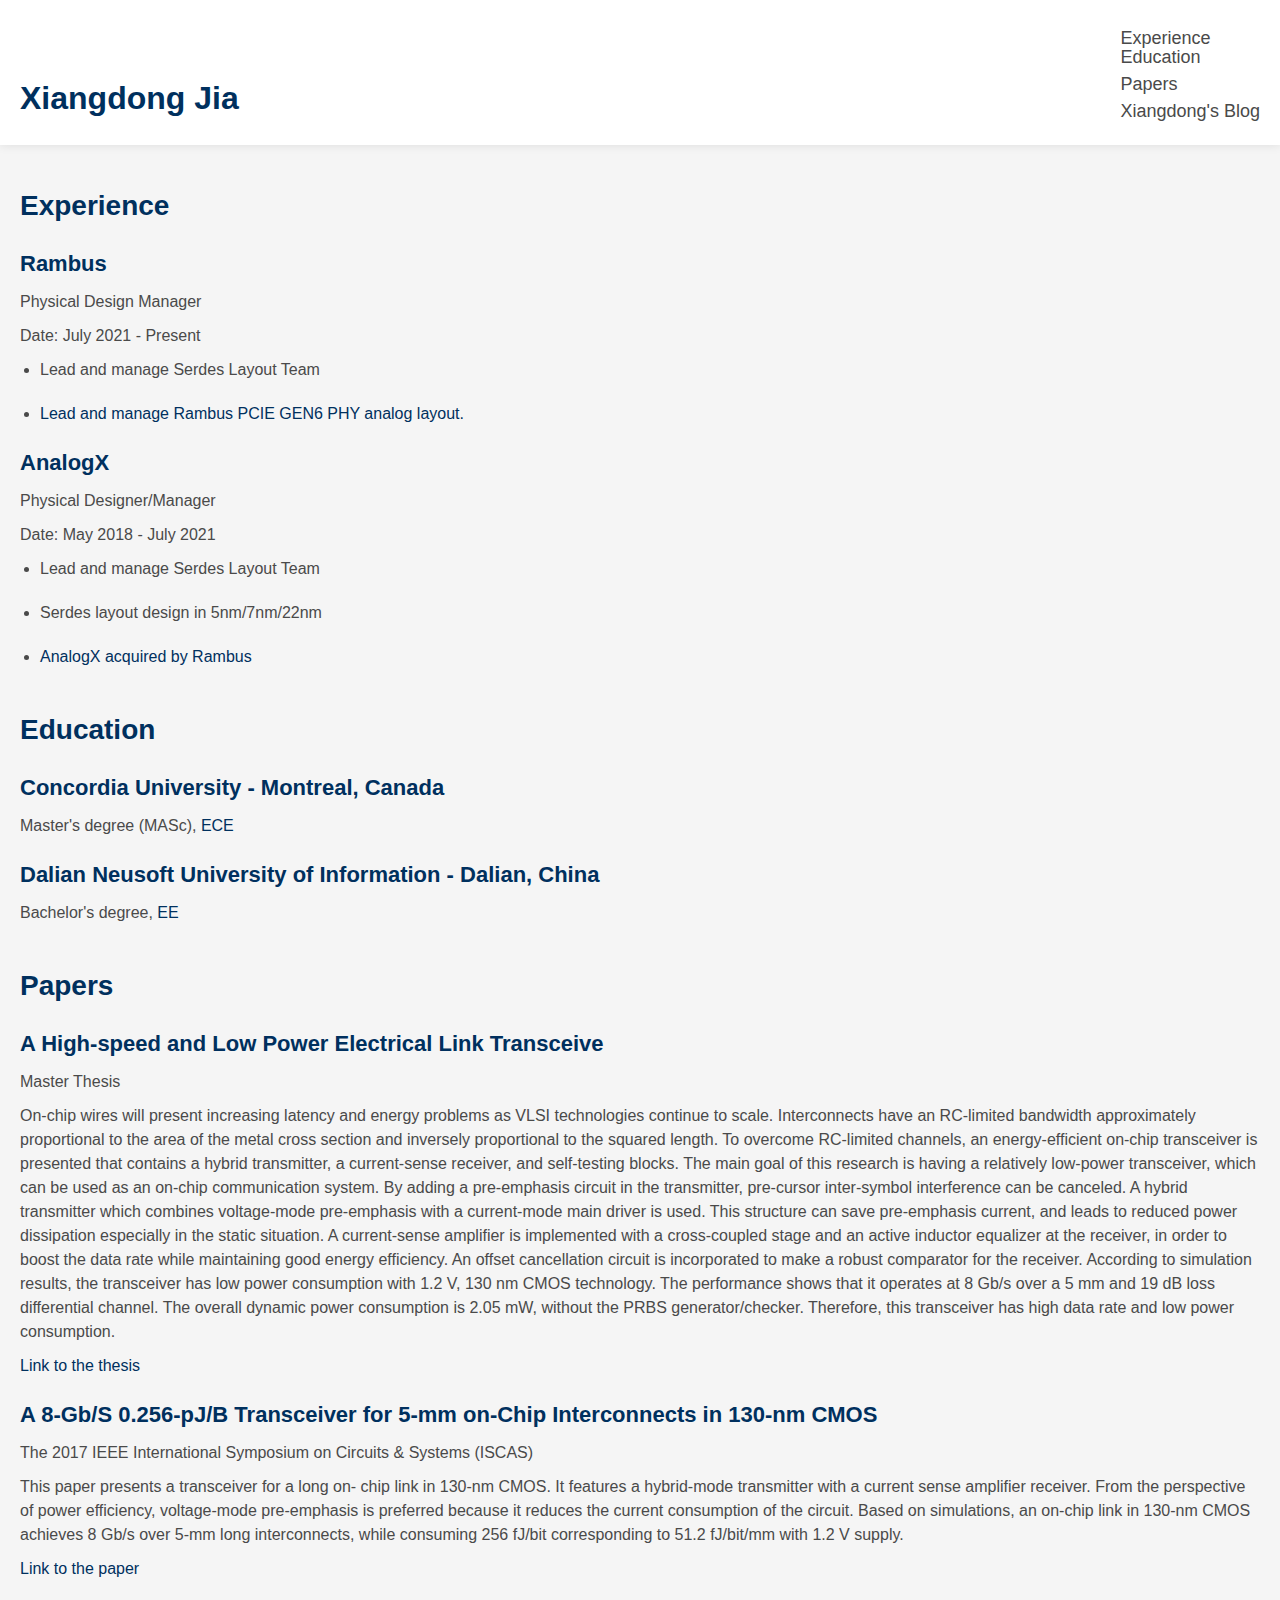
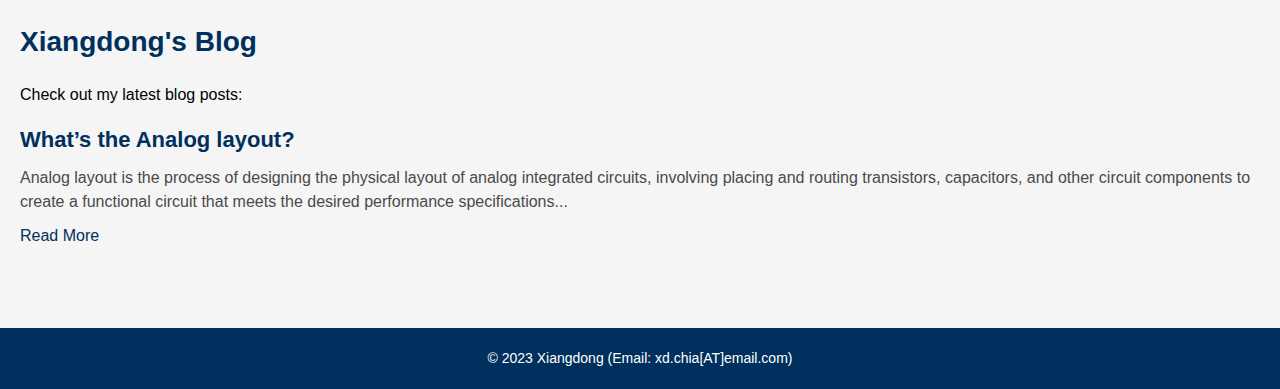
==== index.html @ 144deae4 "icons" ====
<!DOCTYPE html>
<html>
<head>
	<title>Xiangdong - Homepage</title>
	<meta charset="utf-8">
	<meta name="viewport" content="width=device-width, initial-scale=1.0">
	<link rel="stylesheet" href="style.css">
</head>
<body>
	<header>
		<h1 style="text-align: center; font-size: 32px; font-weight: bold; font-family: 'Helvetica Neue', sans-serif; margin-top: 50px;">Xiangdong Jia</h1>
		<nav>
			<ul>
				<li><icon src="concorida.png" alt="experience"><a href="#experience">Experience</a></li>
				<li><a href="#education">Education</a></li>
				<li><a href="#papers">Papers</a></li>
				<li><a href="#blog">Xiangdong's Blog</a></li>
			</ul>
		</nav>
	</header>

	<main>
		<section id="experience">
			<h2>Experience</h2>
			<ul>
				<li>
					<h3><a href="https://www.rambus.com/">Rambus</a></h3>
					<p>Physical Design Manager</p>
					<p>Date: July 2021 - Present</p>
					<ul>
						<li>Lead and manage Serdes Layout Team</li>
						<li><a href ="https://www.rambus.com/interface-ip/serdes/pcie6-phy/">Lead and manage Rambus PCIE GEN6 PHY analog layout.</a></li>
					</ul>
				</li>
                <li>
					<h3><a href="https://www.linkedin.com/company/analogx-inc/">AnalogX</a></h3>
					<p>Physical Designer/Manager</p>
					<p>Date: May 2018 - July 2021</p>
					<ul>
						<li>Lead and manage Serdes Layout Team</li>
                        <li>Serdes layout design in 5nm/7nm/22nm</li>
                        <li><a href="https://www.rambus.com/analogx/">AnalogX acquired by Rambus</a></li>
					</ul>
				</li>
				<!-- Add more work experience as needed -->
			</ul>
		</section>

		<section id="education">
			<h2>Education</h2>
			<ul>
				<li>
					<h3>Concordia University - Montreal, Canada</h3>
					<p>Master's degree (MASc), <a href="https://www.concordia.ca/ginacody.html">ECE</a></p>
                </li>
				
                <li>
					<h3>Dalian Neusoft University of Information - Dalian, China</h3>
					<p>Bachelor's degree, <a href="https://ee.neusoft.edu.cn/">EE</a></p>
                </li>
                
                <!-- Add more education background as needed -->
			</ul>
		</section>

		<section id="papers">
			<h2>Papers</h2>
			<ul>
				<li>
					<h3>A High-speed and Low Power Electrical Link Transceive</h3>
					<p>Master Thesis</p>
					<p>On-chip wires will present increasing latency and energy problems as VLSI technologies continue to scale. Interconnects have an RC-limited bandwidth approximately proportional to the area of the metal cross section and inversely proportional to the squared length. To overcome RC-limited channels, an energy-efficient on-chip transceiver is presented that contains a hybrid transmitter, a current-sense receiver, and self-testing blocks. The main goal of this research is having a relatively low-power transceiver, which can be used as an on-chip communication system.
                        By adding a pre-emphasis circuit in the transmitter, pre-cursor inter-symbol interference can be canceled. A hybrid transmitter which combines voltage-mode pre-emphasis with a current-mode main driver is used. This structure can save pre-emphasis current, and leads to reduced power dissipation especially in the static situation. A current-sense amplifier is implemented with a cross-coupled stage and an active inductor equalizer at the receiver, in order to boost the data rate while maintaining good energy efficiency. An offset cancellation circuit is incorporated to make a robust comparator for the receiver. According to simulation results, the transceiver has low power consumption with 1.2 V, 130 nm CMOS technology. The performance shows that it operates at 8 Gb/s over a 5 mm and 19 dB loss differential channel. The overall dynamic power consumption is 2.05 mW, without the PRBS generator/checker. Therefore, this transceiver has high data rate and low power consumption.</p>
					<p><a href="https://spectrum.library.concordia.ca/id/eprint/982490/">Link to the thesis</a></p>
				</li>
                <li>
					<h3>A 8-Gb/S 0.256-pJ/B Transceiver for 5-mm on-Chip Interconnects in 130-nm CMOS</h3>
					<p>The 2017 IEEE International Symposium on Circuits & Systems (ISCAS)</p>
					<p>This paper presents a transceiver for a long on- chip link in 130-nm CMOS. It features a hybrid-mode transmitter with a current sense amplifier receiver. From the perspective of power efficiency, voltage-mode pre-emphasis is preferred because it reduces the current consumption of the circuit. Based on simulations, an on-chip link in 130-nm CMOS achieves 8 Gb/s over 5-mm long interconnects, while consuming 256 fJ/bit corresponding to 51.2 fJ/bit/mm with 1.2 V supply.</p>
					<p><a href="https://ieeexplore.ieee.org/document/8050443">Link to the paper</a></p>
				</li>
				<!-- Add more papers as needed -->
			</ul>
		</section>

        <section id="blog">
			<h2>Xiangdong's Blog</h2>
			<p>Check out my latest blog posts:</p>
			<ul>
				<li>
					<h3>What’s the Analog layout?</h3>
					<p>Analog layout is the process of designing the physical layout of analog integrated circuits, involving placing and routing transistors, capacitors, and other circuit components to create a functional circuit that meets the desired performance specifications...</p>
					<p><a href="https://jxd1207.github.io/blog">Read More</a></p>
				</li>
				<!-- Add more blog posts as needed -->
			</ul>
		</section>
<!--
		<section id="blog">
			<h2>XD blog</h2>
			<p>Sharing:</p>
			<ul>
				<li><img src="example1.jpg" alt="Example 1"></li>
				<li><img src="example2.jpg" alt="Example 2"></li>
				<li><img src="example3.jpg" alt="Example 3"></li>
			</ul>
			<p>Please contact me at xd.chia[AT]email.com</a>.</p>
		</section>
-->
	</main>

	<footer>
		<p>&copy; 2023 Xiangdong (Email: xd.chia[AT]email.com)</p>
	</footer>
</body>
</html>
---- style.css ----
/* General Styles */
* {
    box-sizing: border-box;
}

body {
    margin: 0;
    padding: 0;
    font-family: 'Montserrat', sans-serif;
    font-size: 16px;
    line-height: 1.5;
    background-color: #f5f5f5;
}

a {
    color: #00305e;
    text-decoration: none;
}

a:hover {
    text-decoration: underline;
}

header {
    display: flex;
    justify-content: space-between;
    align-items: center;
    background-color: #fff;
    box-shadow: 0px 0px 10px rgba(0, 0, 0, 0.1);
    padding: 20px;
}

h1 {
    margin: 0;
    font-size: 32px;
    font-weight: 700;
    color: #00305e;
}

nav {
    display: flex;
    justify-content: flex-end;
    align-items: center;
}

nav ul {
    list-style: none;
    margin: 0;
    padding: 0;
}

nav li {
    margin-left: 30px;
}

nav li:first-child {
    margin-left: 30px;
}

nav a {
    font-size: 18px;
    font-weight: 500;
    color: #4a4a4a;
}

nav a:hover {
    color: #00305e;
}

main {
    padding: 40px 20px;
}

section {
    margin-bottom: 40px;
}

section h2 {
    margin: 0;
    font-size: 28px;
    font-weight: 700;
    color: #00305e;
    margin-bottom: 20px;
}

section ul {
    list-style: none;
    margin: 0;
    padding: 0;
}

section li {
    margin-bottom: 20px;
}

section li h3 {
    margin: 0;
    font-size: 22px;
    font-weight: 700;
    color: #00305e;
    margin-bottom: 10px;
}

section li p {
    margin: 0;
    font-size: 16px;
    font-weight: 400;
    color: #4a4a4a;
    margin-bottom: 10px;
}

section li ul {
    list-style: disc;
    margin-left: 20px;
}

section li ul li {
    font-size: 16px;
    font-weight: 400;
    color: #4a4a4a;
}

img {
    max-width: 100%;
    height: 48px;
}

icon {
    width: 16px;
    height: 16px;
    display: inline-block;
    vertical-align: middle;
}

footer {
    background-color: #00305e;
    color: #fff;
    text-align: center;
    padding: 20px;
}

footer p {
    margin: 0;
    font-size: 14px;
    font-weight: 400;
    line-height: 1.5;
}
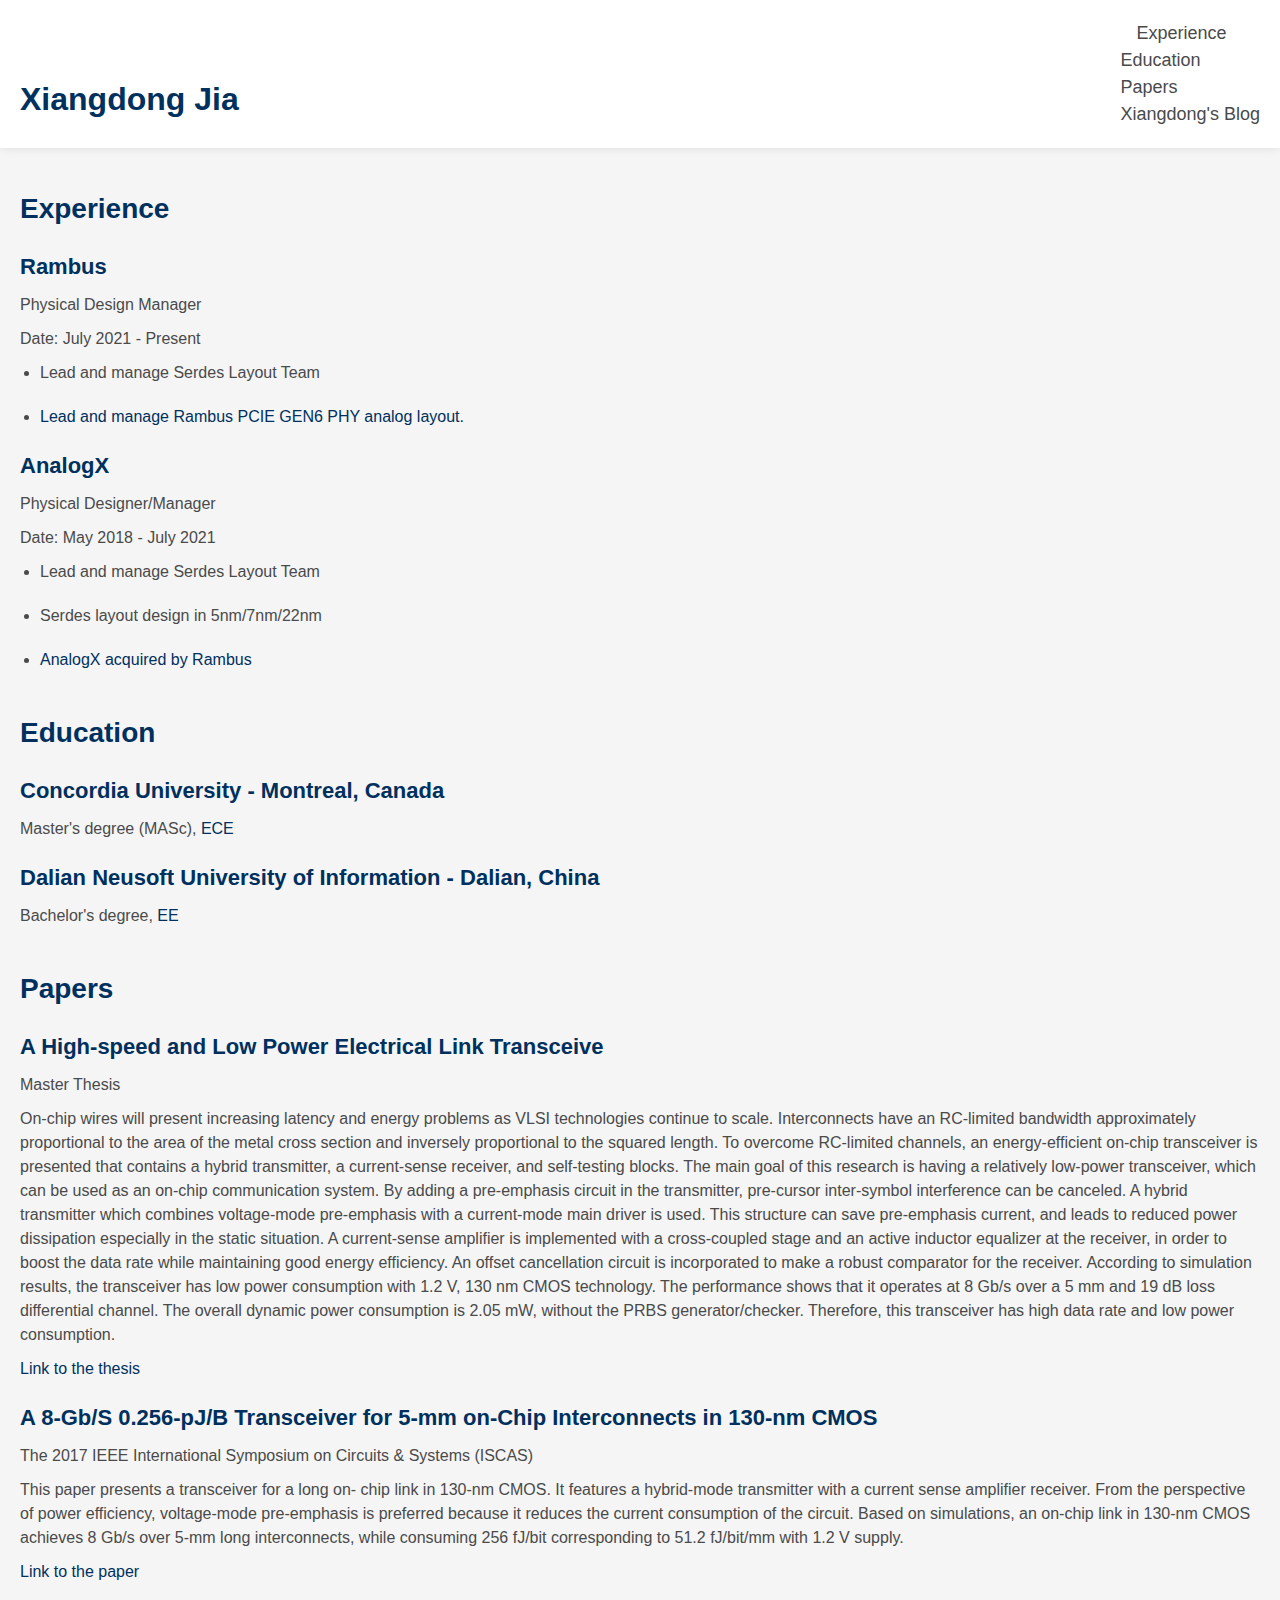
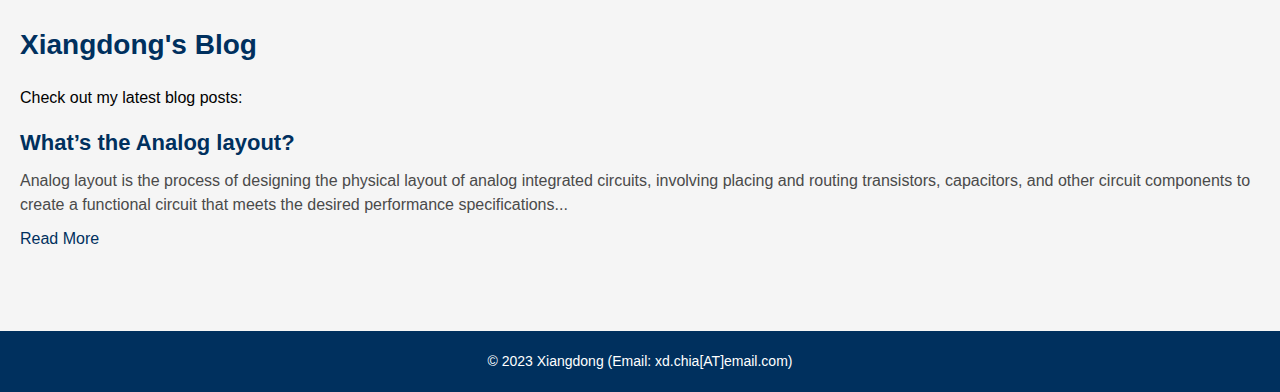
==== commit 8a48d832: "fix issues" ====
--- a/index.html
+++ b/index.html
@@ -11,7 +11,7 @@
 		<h1 style="text-align: center; font-size: 32px; font-weight: bold; font-family: 'Helvetica Neue', sans-serif; margin-top: 50px;">Xiangdong Jia</h1>
 		<nav>
 			<ul>
-				<li><icon src="concorida.png" alt="experience"><a href="#experience">Experience</a></li>
+				<li><span class="icon" style="background-image: url(concordia.png)"></span><a href="#experience">Experience</a></li>
 				<li><a href="#education">Education</a></li>
 				<li><a href="#papers">Papers</a></li>
 				<li><a href="#blog">Xiangdong's Blog</a></li>
--- a/style.css
+++ b/style.css
@@ -125,7 +125,7 @@
     height: 48px;
 }
 
-icon {
+.icon {
     width: 16px;
     height: 16px;
     display: inline-block;
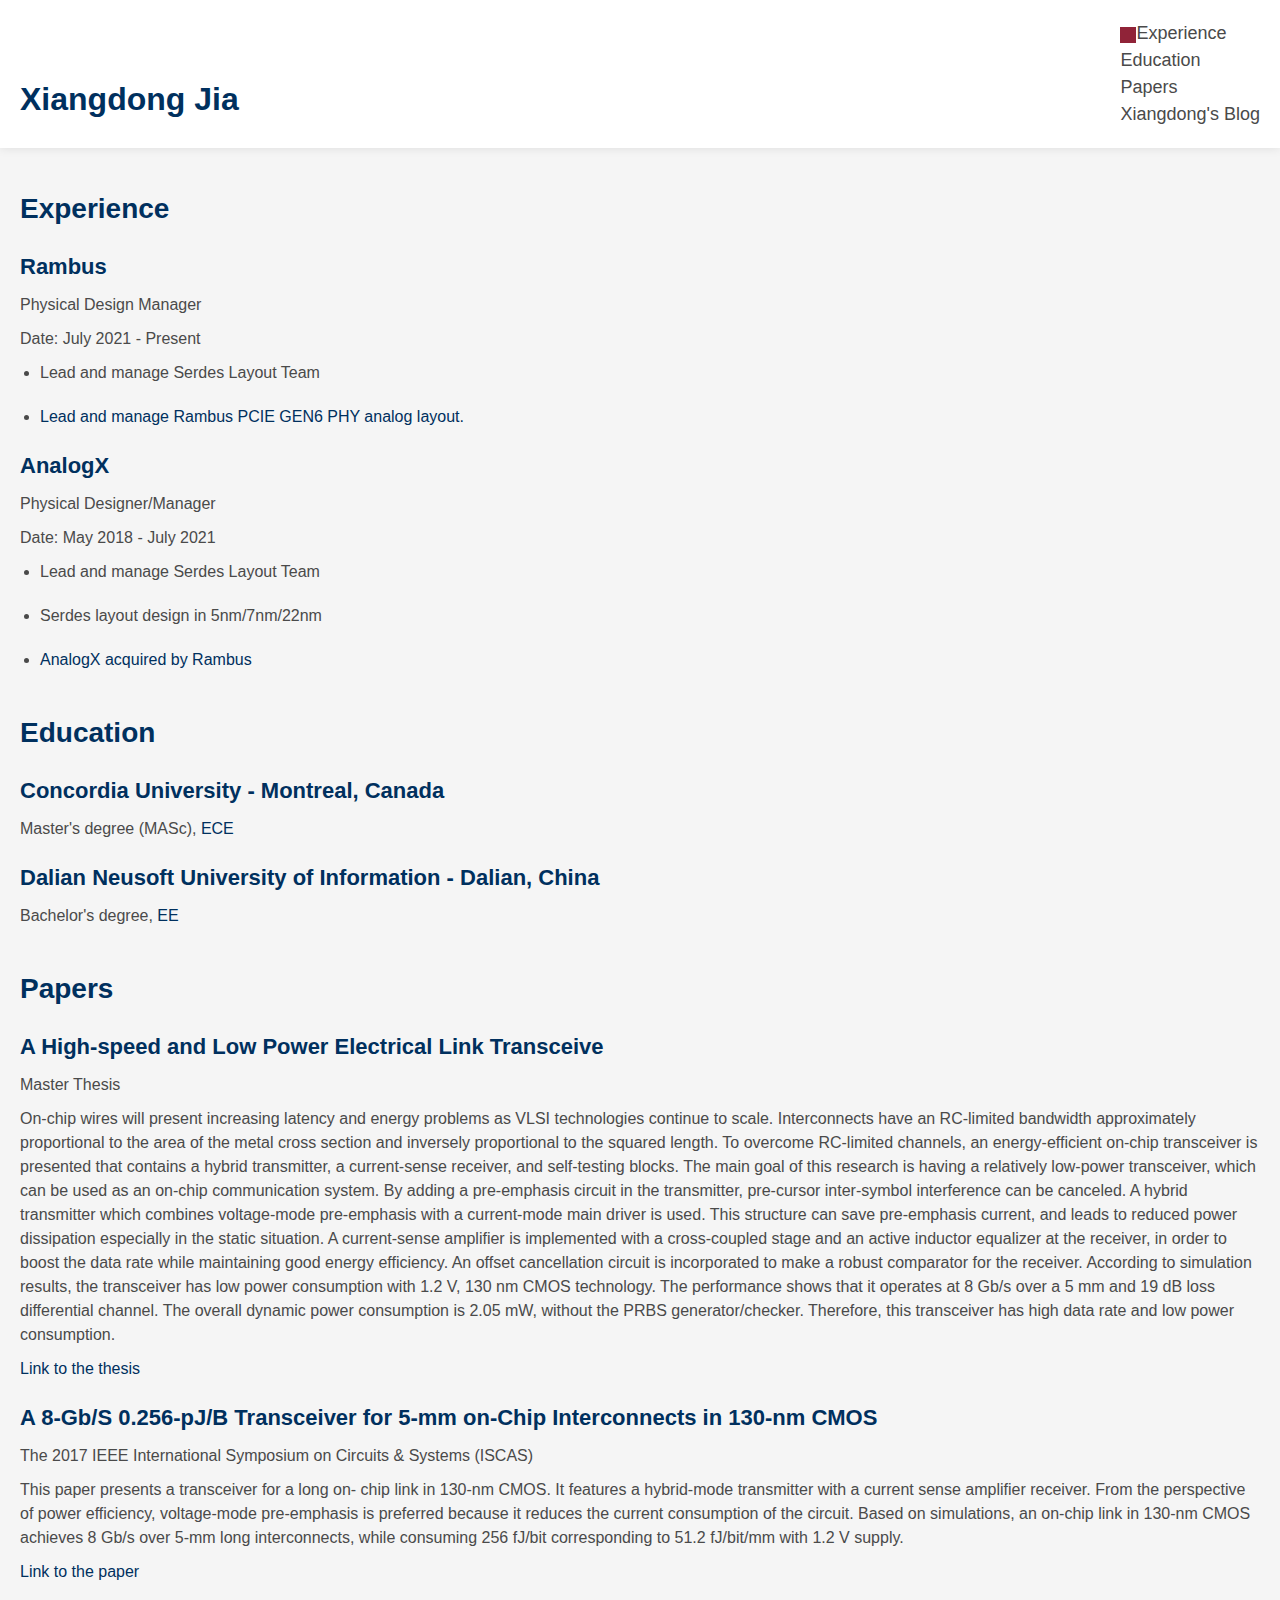
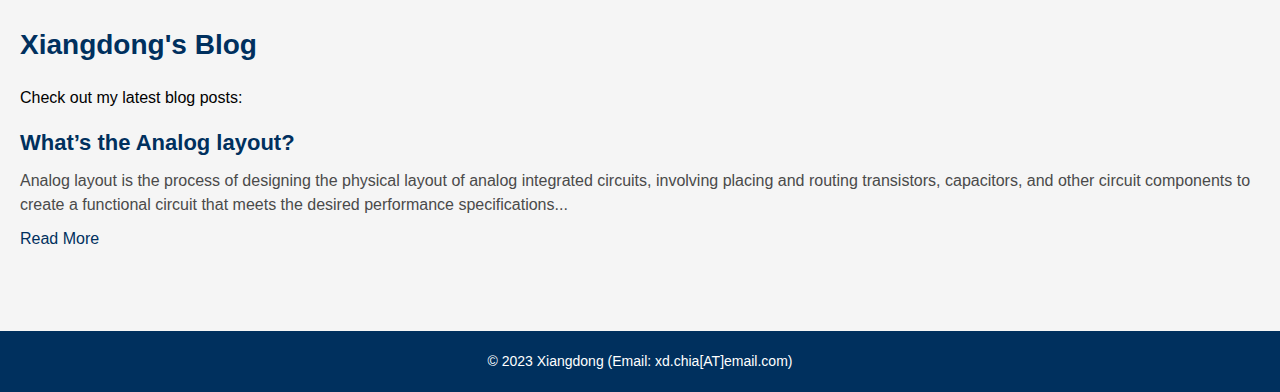
==== commit cdf6ed6f: "Update index.html" ====
--- a/index.html
+++ b/index.html
@@ -11,7 +11,7 @@
 		<h1 style="text-align: center; font-size: 32px; font-weight: bold; font-family: 'Helvetica Neue', sans-serif; margin-top: 50px;">Xiangdong Jia</h1>
 		<nav>
 			<ul>
-				<li><span class="icon" style="background-image: url(concordia.png)"></span><a href="#experience">Experience</a></li>
+				<li><span class="icon" style="background-image: url(concordia.jpg)"></span><a href="#experience">Experience</a></li>
 				<li><a href="#education">Education</a></li>
 				<li><a href="#papers">Papers</a></li>
 				<li><a href="#blog">Xiangdong's Blog</a></li>
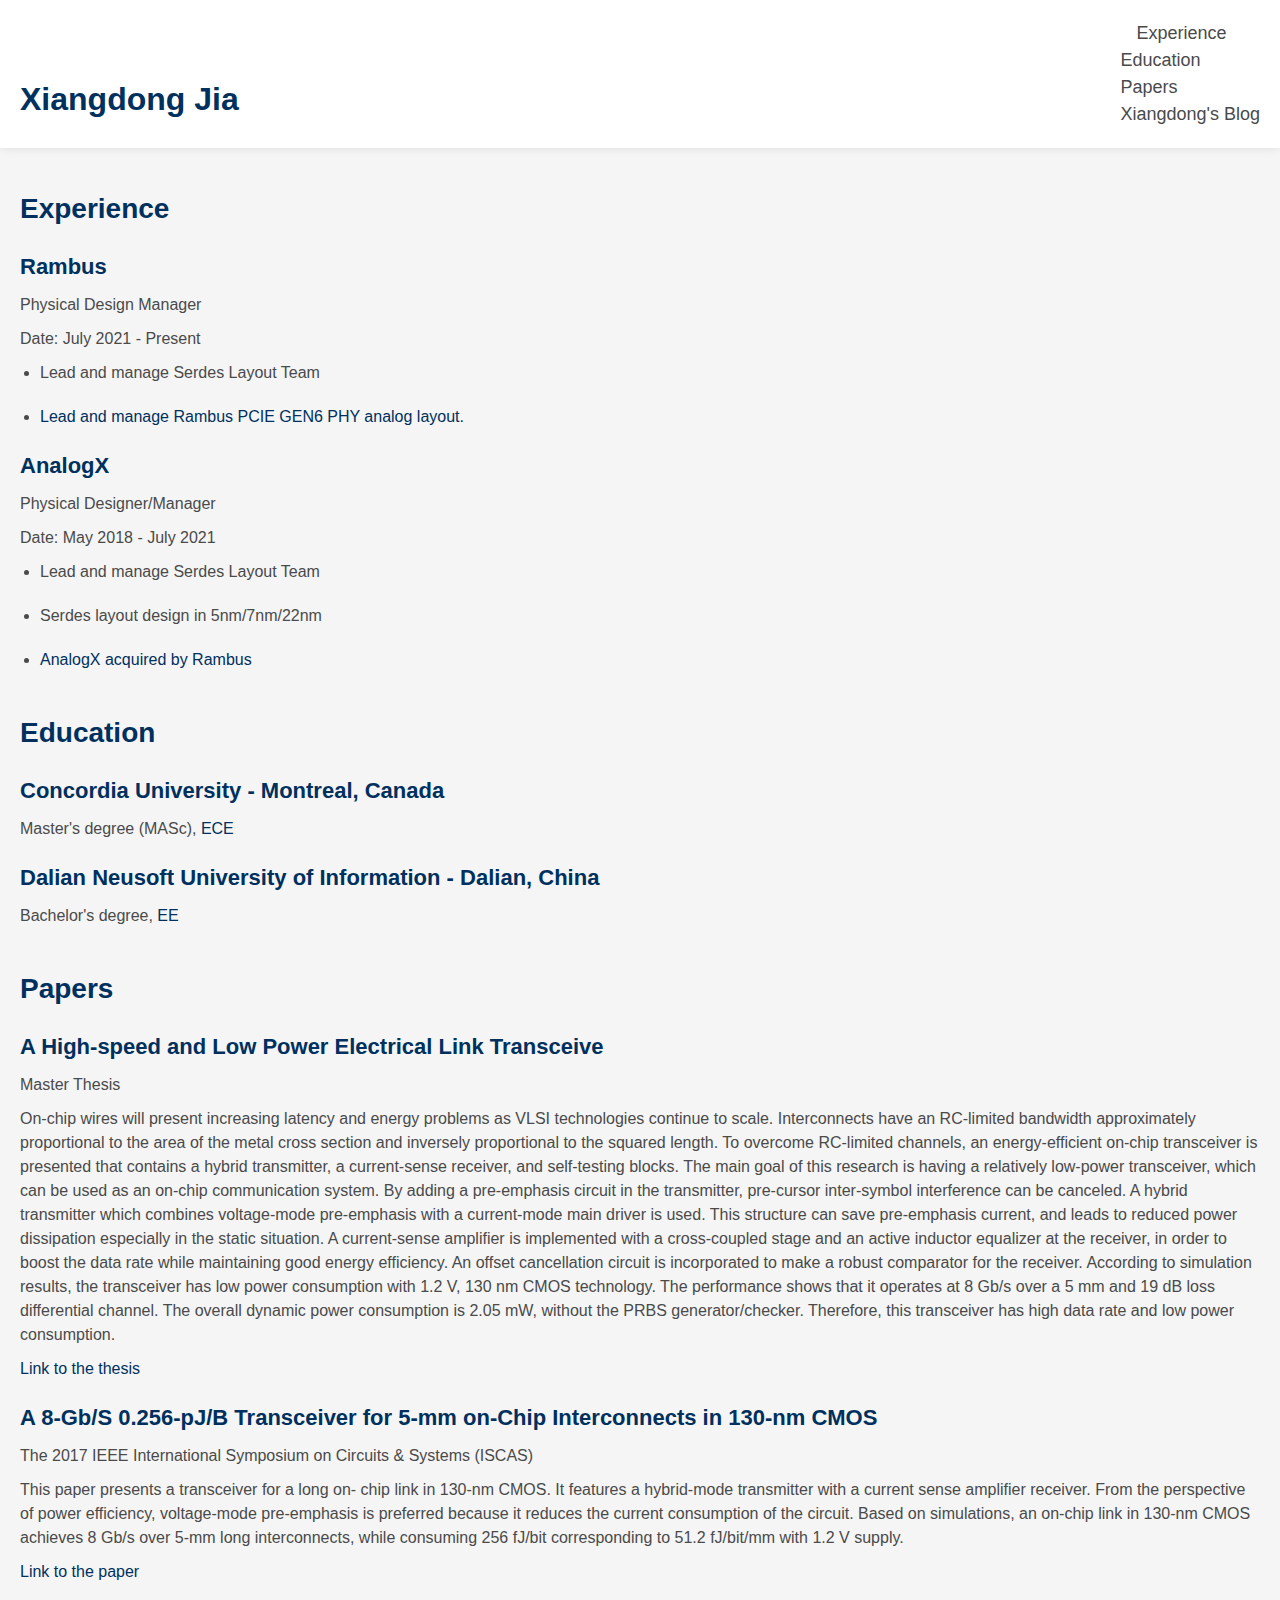
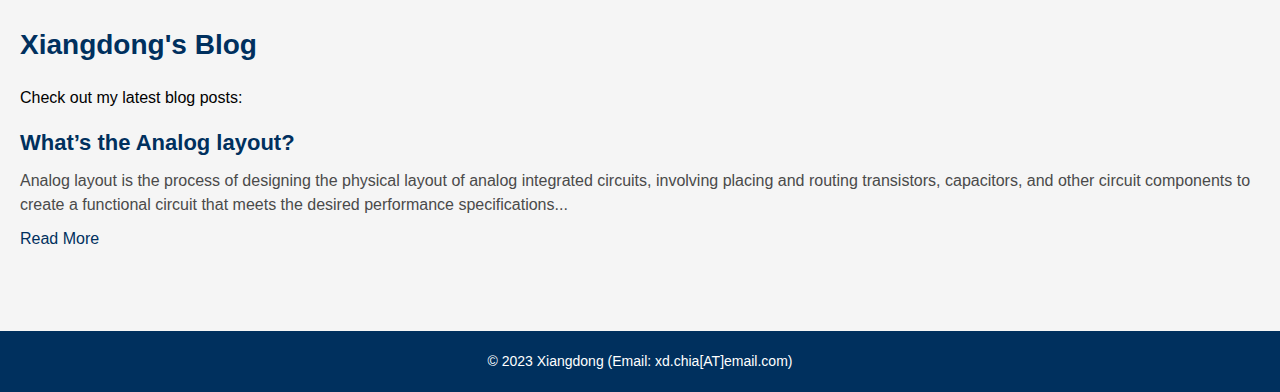
==== commit 058b235c: "Update index.html" ====
--- a/index.html
+++ b/index.html
@@ -11,7 +11,7 @@
 		<h1 style="text-align: center; font-size: 32px; font-weight: bold; font-family: 'Helvetica Neue', sans-serif; margin-top: 50px;">Xiangdong Jia</h1>
 		<nav>
 			<ul>
-				<li><span class="icon" style="background-image: url(concordia.jpg)"></span><a href="#experience">Experience</a></li>
+				<li><span class="icon" style="background-image: url(work.png)"></span><a href="#experience">Experience</a></li>
 				<li><a href="#education">Education</a></li>
 				<li><a href="#papers">Papers</a></li>
 				<li><a href="#blog">Xiangdong's Blog</a></li>
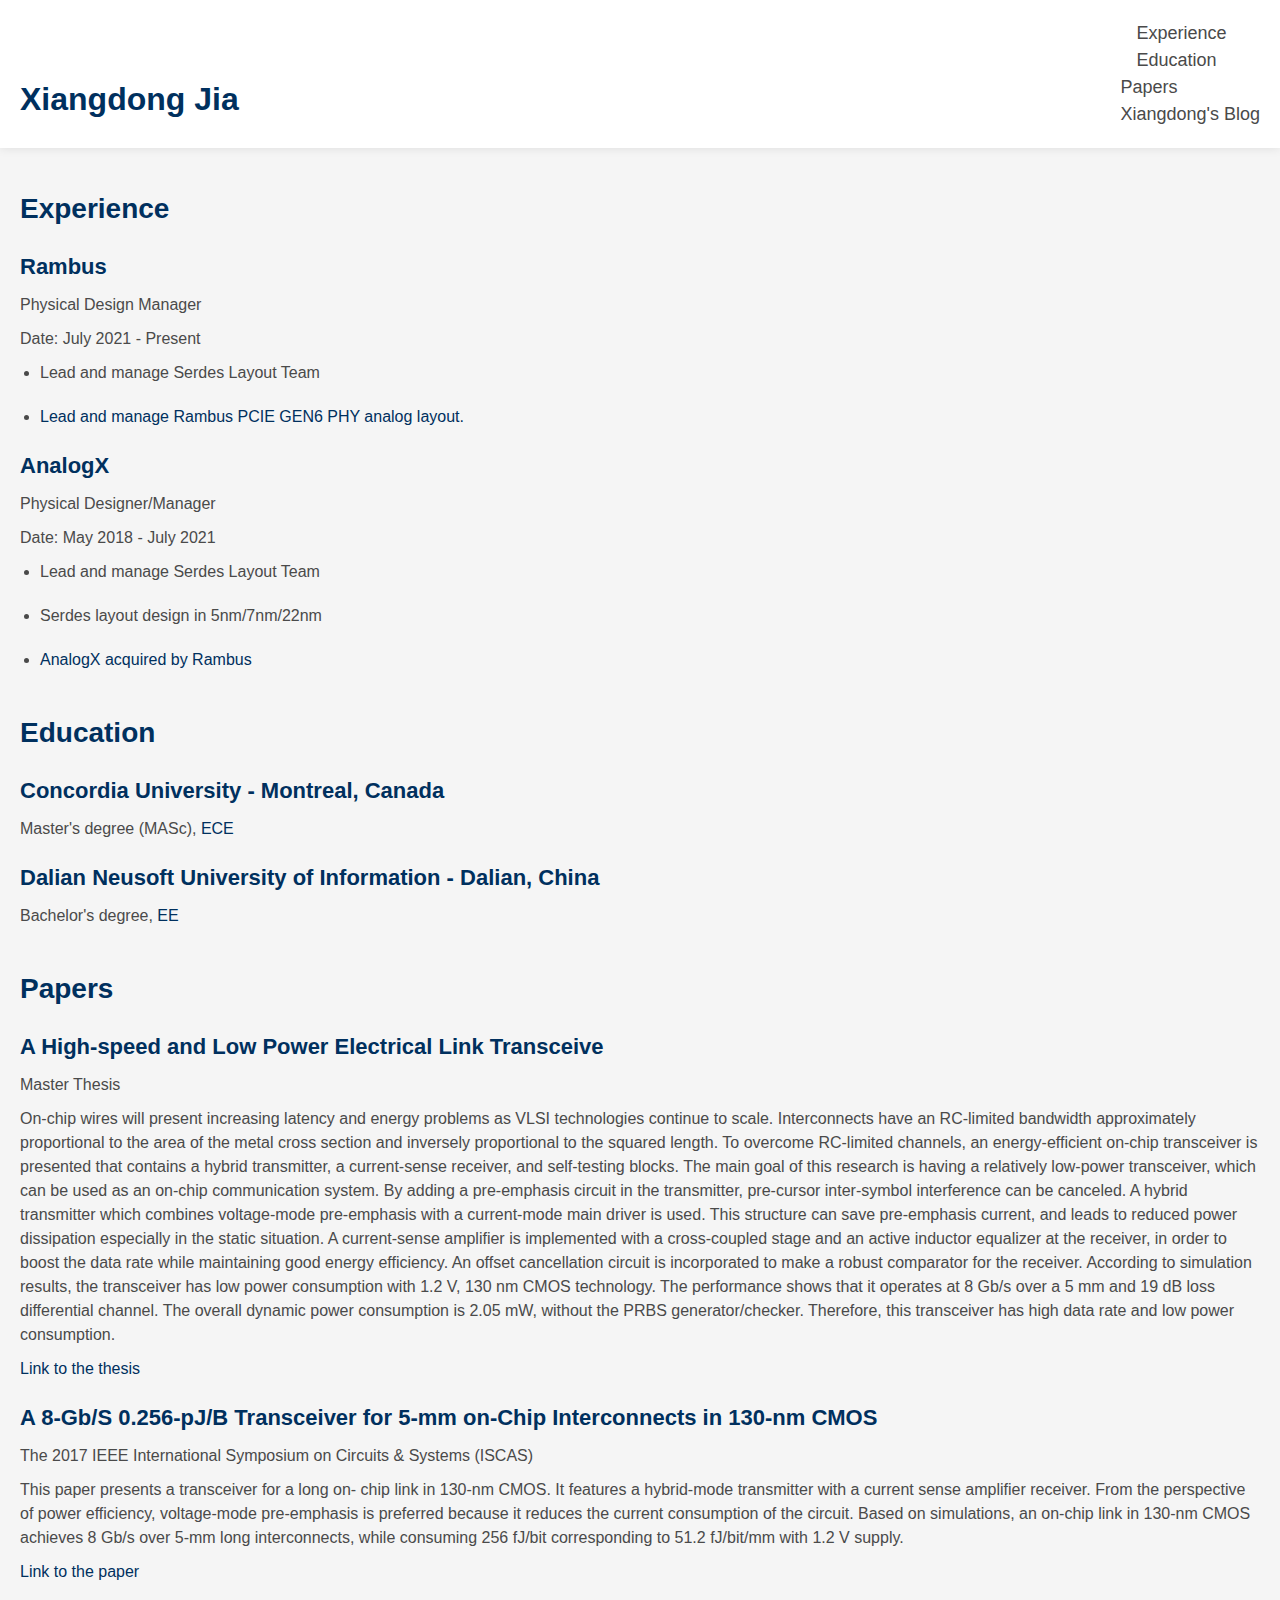
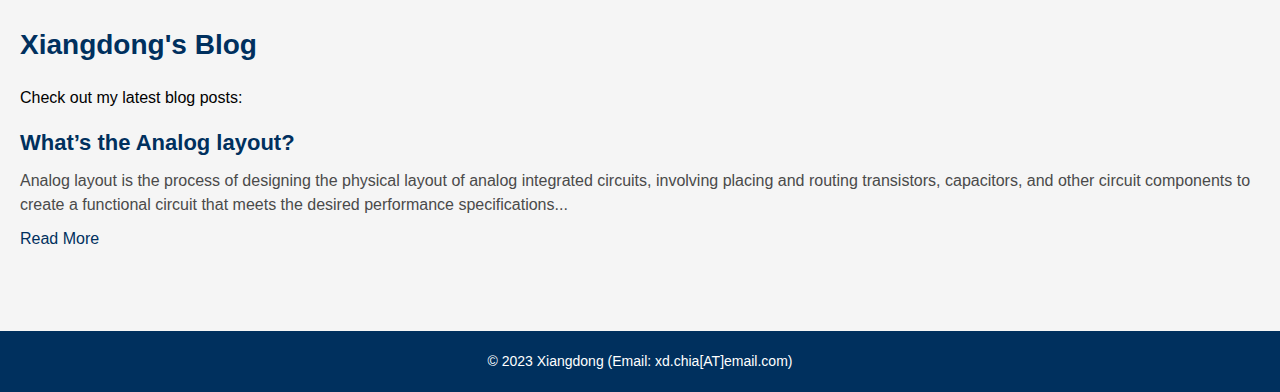
==== commit 0c45bfb1: "Update index.html" ====
--- a/index.html
+++ b/index.html
@@ -12,7 +12,7 @@
 		<nav>
 			<ul>
 				<li><span class="icon" style="background-image: url(work.png)"></span><a href="#experience">Experience</a></li>
-				<li><a href="#education">Education</a></li>
+				<li><span class="icon" style="background-image: url(study.png)"></span><a href="#education">Education</a></li>
 				<li><a href="#papers">Papers</a></li>
 				<li><a href="#blog">Xiangdong's Blog</a></li>
 			</ul>
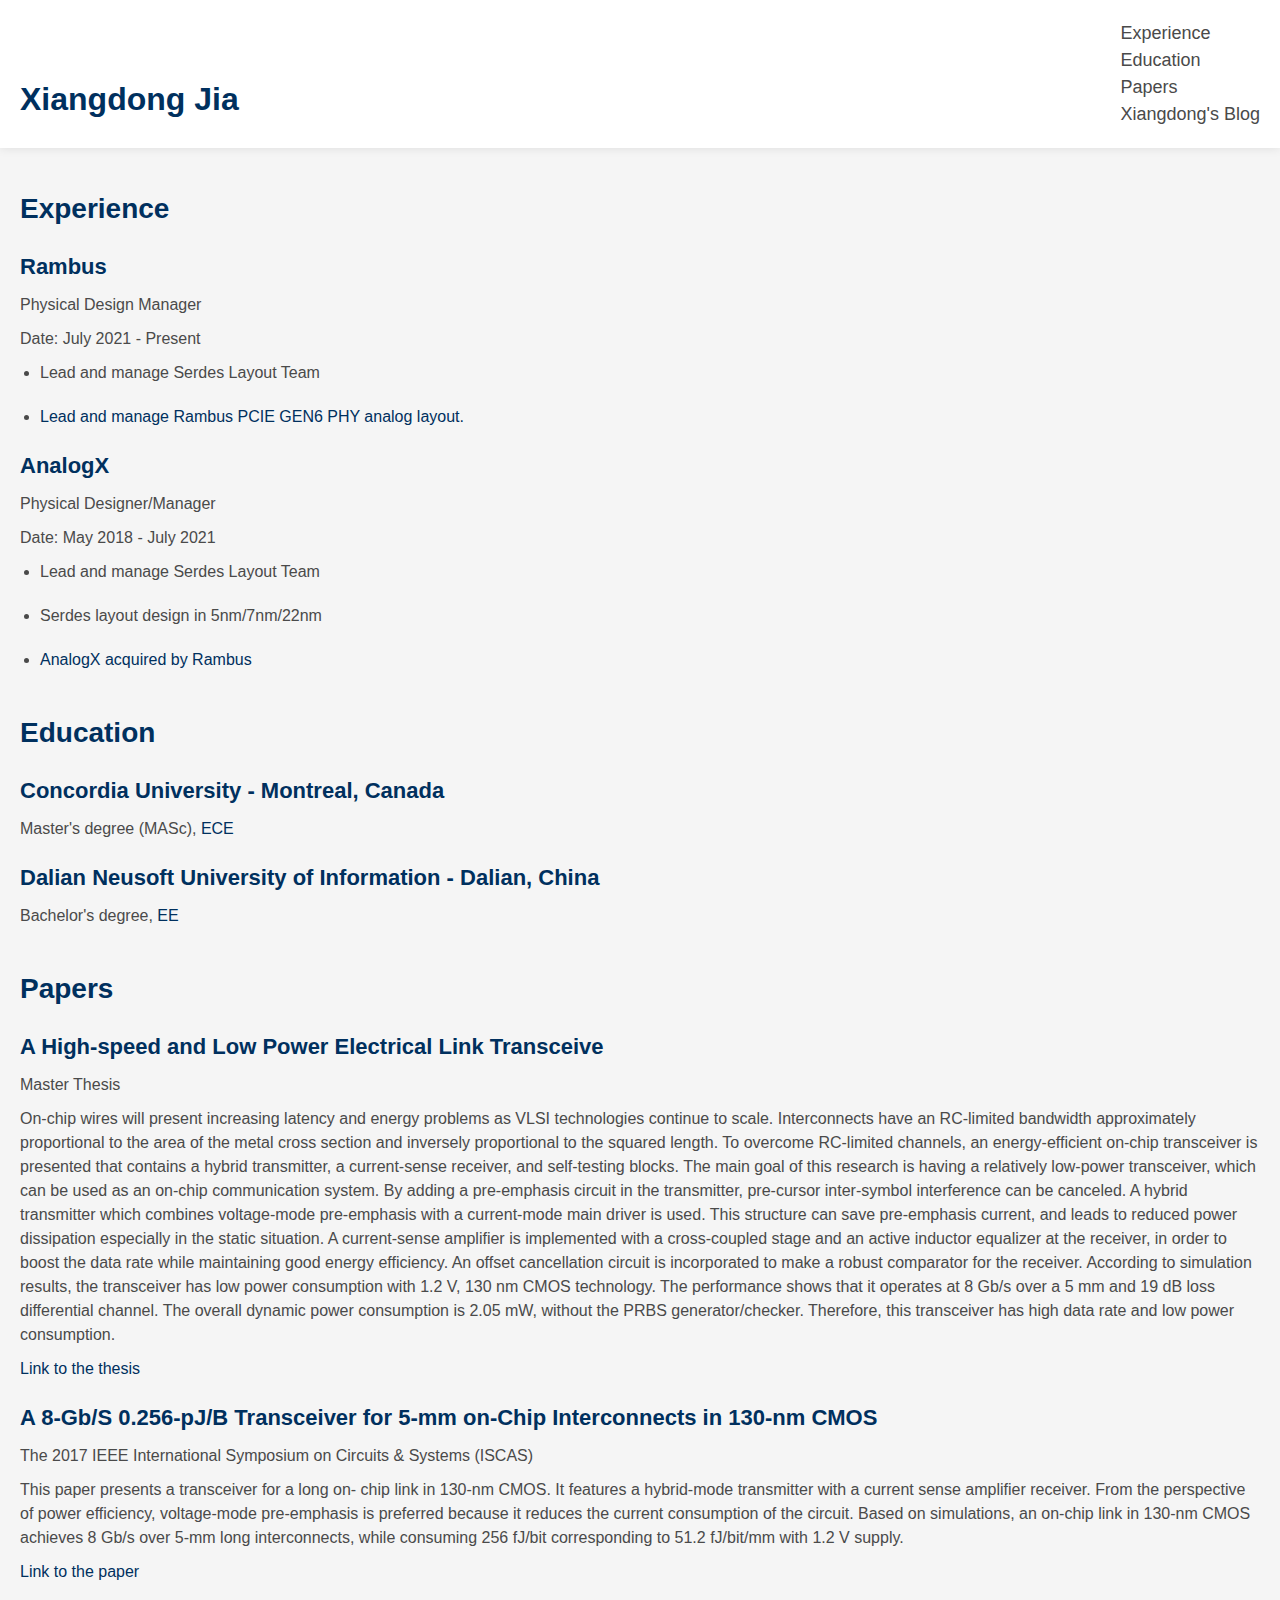
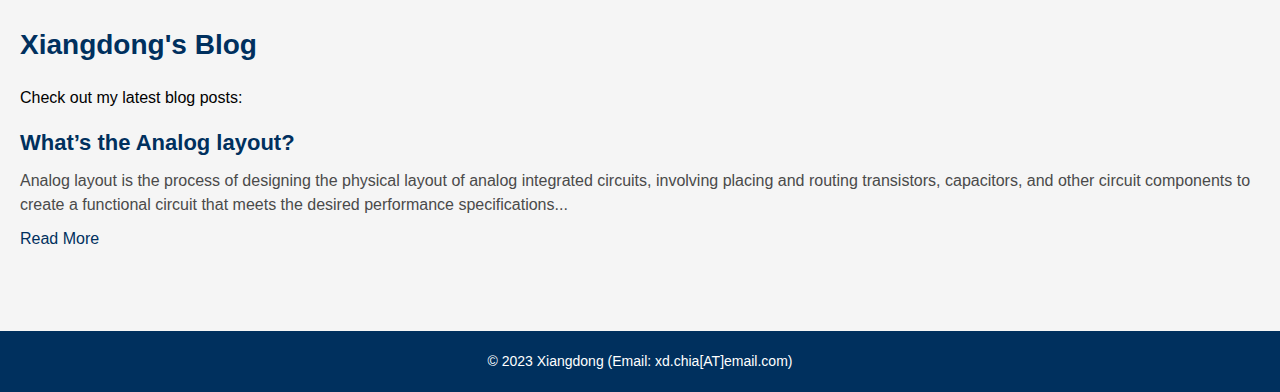
==== commit 17730820: "Update index.html" ====
--- a/index.html
+++ b/index.html
@@ -13,8 +13,8 @@
 			<ul>
 				<li><span class="icon" style="background-image: url(work.png)"></span><a href="#experience">Experience</a></li>
 				<li><span class="icon" style="background-image: url(study.png)"></span><a href="#education">Education</a></li>
-				<li><a href="#papers">Papers</a></li>
-				<li><a href="#blog">Xiangdong's Blog</a></li>
+				<li><span class="icon" style="background-image: url(paper.png)"></span><a href="#papers">Papers</a></li>
+				<li><span class="icon" style="background-image: url(blog.png)"></span><a href="#blog">Xiangdong's Blog</a></li>
 			</ul>
 		</nav>
 	</header>
